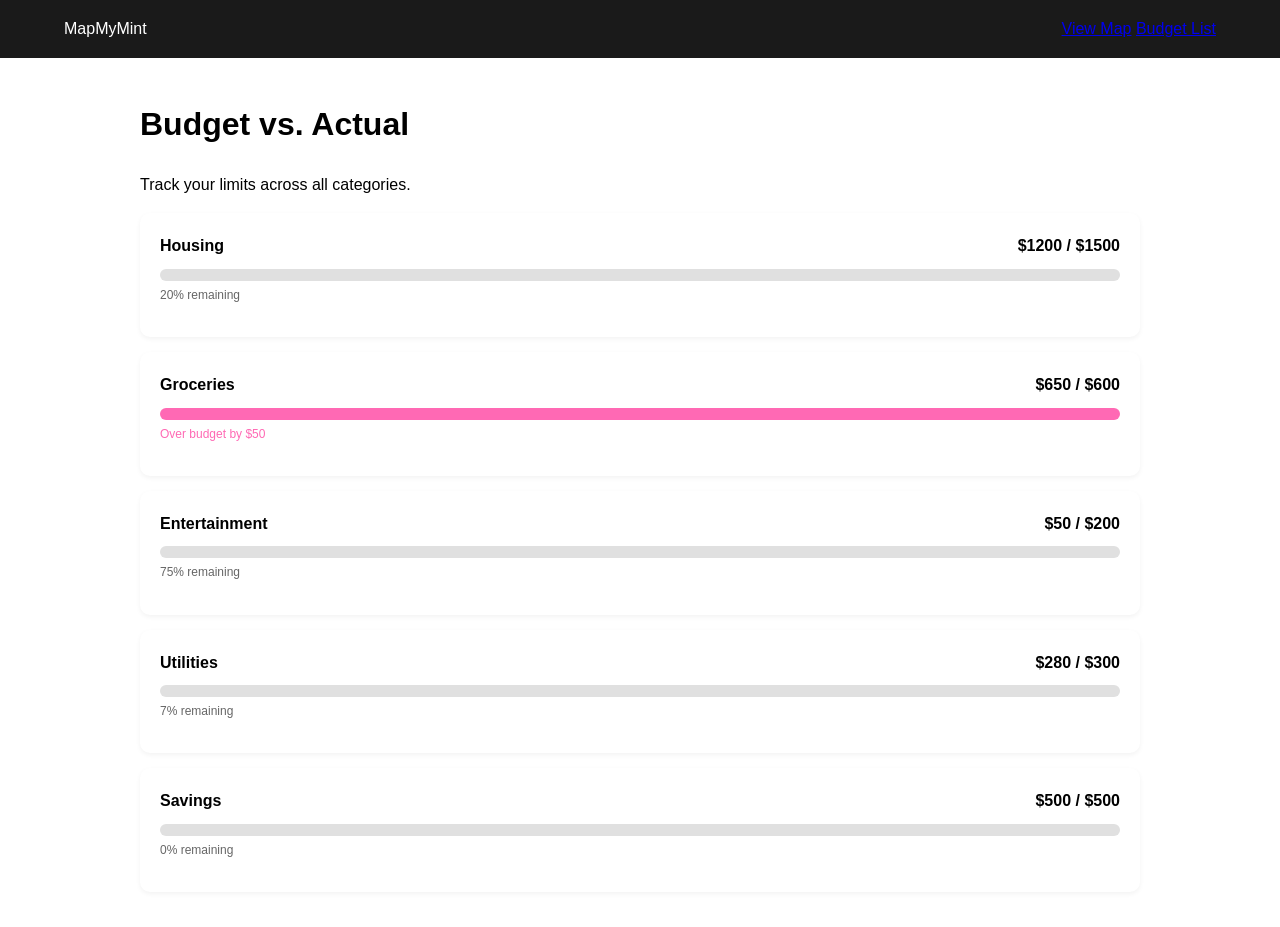
==== frontend/buget.html @ c35e89da "Add files via upload" ====
<!DOCTYPE html>
<html lang="en">
<head>
    <meta charset="UTF-8">
    <meta name="viewport" content="width=device-width, initial-scale=1.0">
    <title>MapMyMint | Budget Overview</title>
    <link rel="stylesheet" href="style.css">
</head>
<body>
    <nav>
        <div class="brand">MapMyMint</div>
        <div class="nav-links">
            <a href="index.html">View Map</a>
            <a href="budget.html" class="active">Budget List</a>
        </div>
    </nav>

    <main class="container">
        <header class="section-header">
            <h1>Budget vs. Actual</h1>
            <p>Track your limits across all categories.</p>
        </header>

        <section class="budget-list" id="budget-list-container">
            </section>
    </main>

    <script src="budget-logic.js"></script>
</body>
</html>
---- frontend/style.css ----
:root {
    --primary-teal: #008080;
    --accent-pink: #ff69b4;
    --dark-bg: #1a1a1a;
    --light-text: #f4f4f4;
}

body {
    font-family: 'Segoe UI', Tahoma, Geneva, Verdana, sans-serif;
    margin: 0;
    line-height: 1.6;
}

nav {
    display: flex;
    justify-content: space-between;
    padding: 1rem 5%;
    background: var(--dark-bg);
    color: white;
}

.hero {
    text-align: center;
    padding: 100px 10%;
    background: linear-gradient(135deg, #f5f7fa 0%, #c3cfe2 100%);
}

.teal-text { color: var(--primary-teal); font-weight: bold; }

.cta-main {
    background-color: var(--primary-teal);
    color: white;
    padding: 15px 30px;
    border: none;
    border-radius: 5px;
    cursor: pointer;
}
#chart-container {
    width: 100%;
    display: flex;
    justify-content: center;
    padding: 20px;
    box-sizing: border-box;
}

#sunburst {
    width: 100%;
    max-width: 500px; /* Limits size on desktop */
    aspect-ratio: 1 / 1; /* Keeps it a perfect circle */
    margin: 0 auto;
}

svg {
    width: 100%;
    height: auto; /* Scales proportionally */
}
.main-dashboard {
    display: flex;
    flex-wrap: wrap; /* Allows stacking on mobile */
    gap: 20px;
    padding: 20px 5%;
    max-width: 1200px;
    margin: 0 auto;
}

.chart-column {
    flex: 2; /* Takes up 2/3 of the space */
    min-width: 300px;
}

.entry-column {
    flex: 1; /* Takes up 1/3 of the space */
    min-width: 250px;
}

/* Card Styling for the Form */
.card {
    background: white;
    padding: 25px;
    border-radius: 12px;
    box-shadow: 0 4px 15px rgba(0,0,0,0.1);
}

.input-group {
    margin-bottom: 15px;
}

.input-group label {
    display: block;
    margin-bottom: 5px;
    font-weight: bold;
    color: var(--teal);
}

.input-group input, .input-group select {
    width: 100%;
    padding: 10px;
    border: 1px solid #ccc;
    border-radius: 5px;
}

.container { padding: 20px 5%; max-width: 1000px; margin: 0 auto; }

.budget-row {
    background: white;
    padding: 20px;
    border-radius: 10px;
    margin-bottom: 15px;
    box-shadow: 0 2px 5px rgba(0,0,0,0.05);
}

.budget-info {
    display: flex;
    justify-content: space-between;
    margin-bottom: 10px;
    font-weight: bold;
}

/* The Progress Bar Container */
.progress-bg {
    background: #e0e0e0;
    height: 12px;
    border-radius: 6px;
    overflow: hidden;
}

/* The "Spent" Fill */
.progress-fill {
    height: 100%;
    background: var(--teal); /* Uses your brand color */
    transition: width 0.5s ease-in-out;
}

/* Alert color if over budget */
.over-budget { background: var(--accent-pink) !important; }
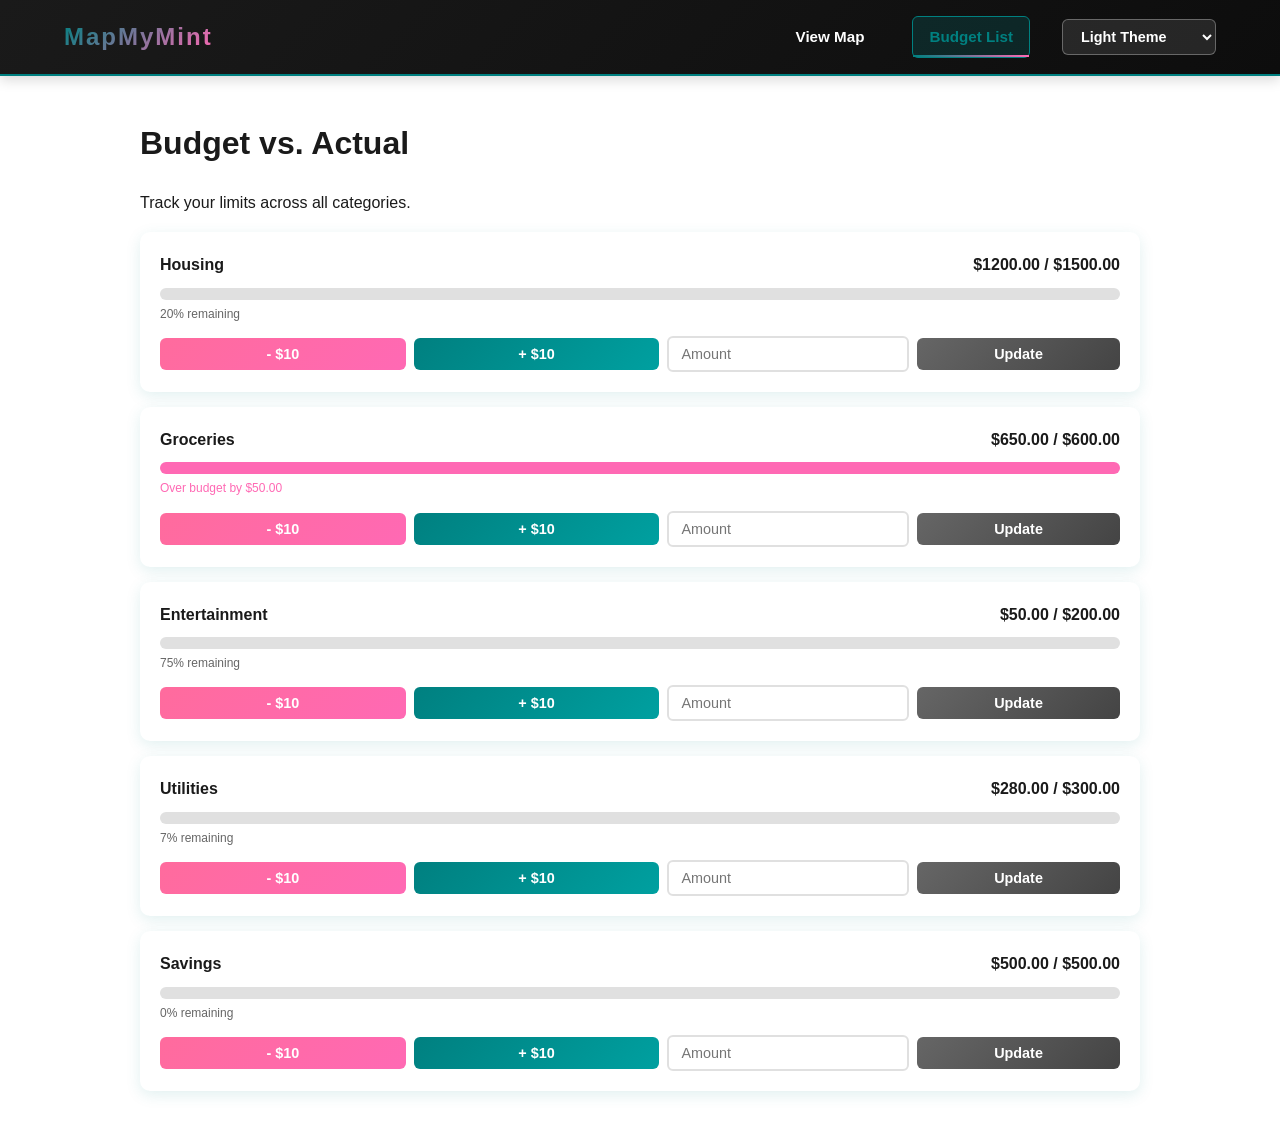
==== commit b87b45db: "update" ====
--- a/frontend/buget.html
+++ b/frontend/buget.html
@@ -5,6 +5,8 @@
     <meta name="viewport" content="width=device-width, initial-scale=1.0">
     <title>MapMyMint | Budget Overview</title>
     <link rel="stylesheet" href="style.css">
+    <!-- Theme Manager (must load before other scripts) -->
+    <script src="theme.js"></script>
 </head>
 <body>
     <nav>
@@ -12,6 +14,12 @@
         <div class="nav-links">
             <a href="index.html">View Map</a>
             <a href="budget.html" class="active">Budget List</a>
+            <select id="theme-switcher" class="theme-switcher">
+                <option value="light">Light Theme</option>
+                <option value="dark">Dark Theme</option>
+                <option value="ocean">Ocean Theme</option>
+                <option value="minimal">Minimal Theme</option>
+            </select>
         </div>
     </nav>
 
--- a/frontend/style.css
+++ b/frontend/style.css
@@ -1,3 +1,4 @@
+/* THEME DEFINITIONS */
 :root {
     --primary-teal: #008080;
     --accent-pink: #ff69b4;
@@ -5,6 +6,62 @@
     --light-text: #f4f4f4;
 }
 
+/* Light Theme (Default) */
+:root[data-theme="light"],
+:root {
+    background-color: var(--bg-primary);
+    color: var(--text-primary);
+    transition: background-color 0.3s ease, color 0.3s ease;
+    --bg-primary: #ffffff;
+    --bg-secondary: #f8f9fa;
+    --text-primary: #1a1a1a;
+    --text-secondary: #555555;
+    --border-color: #e0e0e0;
+    --nav-bg: linear-gradient(135deg, #1a1a1a 0%, #0d0d0d 100%);
+    --nav-text: #ffffff;
+    --card-bg: #ffffff;
+    --card-shadow: 0 4px 15px rgba(0, 128, 128, 0.12);
+}
+
+/* Dark Theme */
+:root[data-theme="dark"] {
+    --bg-primary: #0f0f0f;
+    --bg-secondary: #1a1a1a;
+    --text-primary: #e8e8e8;
+    --text-secondary: #b0b0b0;
+    --border-color: #333333;
+    --nav-bg: linear-gradient(135deg, #000000 0%, #1a1a1a 100%);
+    --nav-text: #ffffff;
+    --card-bg: #1a1a1a;
+    --card-shadow: 0 4px 15px rgba(0, 128, 128, 0.3);
+}
+
+/* Ocean Theme */
+:root[data-theme="ocean"] {
+    --bg-primary: #e8f4f8;
+    --bg-secondary: #d4e8f0;
+    --text-primary: #0a3a52;
+    --text-secondary: #1a5568;
+    --border-color: #a0d4e8;
+    --nav-bg: linear-gradient(135deg, #0a3a52 0%, #1a5568 100%);
+    --nav-text: #ffffff;
+    --card-bg: #ffffff;
+    --card-shadow: 0 4px 15px rgba(10, 58, 82, 0.15);
+}
+
+/* Minimal Theme */
+:root[data-theme="minimal"] {
+    --bg-primary: #fafafa;
+    --bg-secondary: #f5f5f5;
+    --text-primary: #2c2c2c;
+    --text-secondary: #666666;
+    --border-color: #d9d9d9;
+    --nav-bg: linear-gradient(135deg, #2c2c2c 0%, #1a1a1a 100%);
+    --nav-text: #ffffff;
+    --card-bg: #ffffff;
+    --card-shadow: 0 2px 8px rgba(0, 0, 0, 0.08);
+}
+
 body {
     font-family: 'Segoe UI', Tahoma, Geneva, Verdana, sans-serif;
     margin: 0;
@@ -14,9 +71,100 @@
 nav {
     display: flex;
     justify-content: space-between;
+    align-items: center;
     padding: 1rem 5%;
-    background: var(--dark-bg);
-    color: white;
+    background: var(--nav-bg);
+    color: var(--nav-text);
+    box-shadow: 0 4px 12px rgba(0, 0, 0, 0.15);
+    position: sticky;
+    top: 0;
+    z-index: 100;
+    border-bottom: 2px solid var(--primary-teal);
+}
+
+.brand {
+    font-size: 1.5rem;
+    font-weight: 800;
+    letter-spacing: 2px;
+    background: linear-gradient(135deg, var(--primary-teal), var(--accent-pink));
+    -webkit-background-clip: text;
+    -webkit-text-fill-color: transparent;
+    background-clip: text;
+    cursor: pointer;
+    transition: transform 0.3s ease;
+}
+
+.brand:hover {
+    transform: scale(1.05);
+}
+
+.nav-links {
+    display: flex;
+    gap: 2rem;
+    align-items: center;
+}
+
+.nav-links a {
+    color: white;
+    text-decoration: none;
+    font-weight: 600;
+    font-size: 0.95rem;
+    padding: 0.5rem 1rem;
+    border-radius: 6px;
+    position: relative;
+    transition: all 0.3s ease;
+}
+
+.nav-links a::after {
+    content: '';
+    position: absolute;
+    bottom: 0;
+    left: 0;
+    width: 0;
+    height: 2px;
+    background: linear-gradient(90deg, var(--primary-teal), var(--accent-pink));
+    transition: width 0.3s ease;
+}
+
+.nav-links a:hover {
+    color: var(--primary-teal);
+}
+
+.nav-links a:hover::after {
+    width: 100%;
+}
+
+.nav-links a.active {
+    background: rgba(0, 128, 128, 0.2);
+    border: 1px solid var(--primary-teal);
+    color: var(--primary-teal);
+}
+
+.nav-links a.active::after {
+    width: 100%;
+}
+
+/* Theme Switcher Dropdown */
+.theme-switcher {
+    padding: 8px 14px;
+    border: 1px solid rgba(255, 255, 255, 0.3);
+    border-radius: 6px;
+    background-color: rgba(255, 255, 255, 0.1);
+    color: var(--nav-text);
+    font-weight: 600;
+    font-size: 0.9rem;
+    cursor: pointer;
+    transition: all 0.3s ease;
+}
+
+.theme-switcher:hover {
+    background-color: rgba(255, 255, 255, 0.2);
+    border-color: rgba(255, 255, 255, 0.5);
+}
+
+.theme-switcher option {
+    background-color: var(--bg-primary);
+    color: var(--text-primary);
 }
 
 .hero {
@@ -34,6 +182,52 @@
     border: none;
     border-radius: 5px;
     cursor: pointer;
+}
+
+/* Button Styling */
+.btn-teal {
+    background: linear-gradient(135deg, var(--primary-teal), #006666);
+    color: white;
+    padding: 12px 24px;
+    border: none;
+    border-radius: 8px;
+    font-size: 1rem;
+    font-weight: 600;
+    cursor: pointer;
+    transition: all 0.3s ease;
+    box-shadow: 0 4px 12px rgba(0, 128, 128, 0.2);
+    position: relative;
+    overflow: hidden;
+}
+
+.btn-teal:hover {
+    transform: translateY(-3px);
+    box-shadow: 0 6px 20px rgba(0, 128, 128, 0.35);
+    background: linear-gradient(135deg, #00a0a0, #008080);
+}
+
+.btn-teal:active {
+    transform: translateY(-1px);
+}
+
+/* Controls Section */
+.controls {
+    display: flex;
+    gap: 12px;
+    flex-wrap: wrap;
+}
+
+.TitleSection {
+    padding: 30px 0;
+    border-bottom: 2px solid #f0f0f0;
+    margin-bottom: 30px;
+}
+
+.TitleSection h1 {
+    margin: 0 0 20px 0;
+    font-size: 2.5rem;
+    color: #333;
+    font-weight: 700;
 }
 #chart-container {
     width: 100%;
@@ -75,38 +269,117 @@
 
 /* Card Styling for the Form */
 .card {
-    background: white;
-    padding: 25px;
-    border-radius: 12px;
-    box-shadow: 0 4px 15px rgba(0,0,0,0.1);
+    background: var(--card-bg);
+    padding: 30px;
+    border-radius: 16px;
+    box-shadow: var(--card-shadow);
+    border: 1px solid var(--border-color);
+    transition: all 0.3s ease;
+}
+
+.card:hover {
+    box-shadow: 0 12px 32px rgba(0, 128, 128, 0.18);
+    transform: translateY(-4px);
+}
+
+.card h3 {
+    margin: 0 0 25px 0;
+    font-size: 1.5rem;
+    color: var(--text-primary);
+    font-weight: 700;
+    display: flex;
+    align-items: center;
+    gap: 10px;
+}
+
+.card h3::before {
+    content: '';
+    width: 4px;
+    height: 24px;
+    background: linear-gradient(180deg, var(--primary-teal), var(--accent-pink));
+    border-radius: 2px;
 }
 
 .input-group {
-    margin-bottom: 15px;
+    margin-bottom: 20px;
 }
 
 .input-group label {
     display: block;
-    margin-bottom: 5px;
-    font-weight: bold;
-    color: var(--teal);
-}
-
-.input-group input, .input-group select {
-    width: 100%;
-    padding: 10px;
-    border: 1px solid #ccc;
-    border-radius: 5px;
+    margin-bottom: 8px;
+    font-weight: 600;
+    color: #444;
+    font-size: 0.95rem;
+}
+
+.input-group input,
+.input-group select {
+    width: 100%;
+    padding: 12px 14px;
+    border: 2px solid #e0e0e0;
+    border-radius: 8px;
+    font-size: 1rem;
+    transition: all 0.3s ease;
+    box-sizing: border-box;
+    background-color: white;
+}
+
+.input-group input:focus,
+.input-group select:focus {
+    outline: none;
+    border-color: var(--primary-teal);
+    box-shadow: 0 0 0 3px rgba(0, 128, 128, 0.1);
+    background-color: rgba(0, 128, 128, 0.02);
+}
+
+.input-group input::placeholder {
+    color: #aaa;
+}
+
+.input-group select {
+    cursor: pointer;
+    appearance: none;
+    padding-right: 30px;
+    background-image: url("data:image/svg+xml;charset=UTF-8,%3csvg xmlns='http://www.w3.org/2000/svg' viewBox='0 0 24 24' fill='none' stroke='%23008080' stroke-width='2' stroke-linecap='round' stroke-linejoin='round'%3e%3cpolyline points='6 9 12 15 18 9'%3e%3c/polyline%3e%3c/svg%3e");
+    background-repeat: no-repeat;
+    background-position: right 10px center;
+    background-size: 20px;
+    padding-right: 35px;
+}
+
+#add-btn {
+    width: 100%;
+    padding: 14px;
+    font-size: 1.05rem;
+    font-weight: 700;
+    margin-top: 10px;
+}
+
+/* Tooltip Styling */
+.tooltip {
+    position: absolute;
+    padding: 10px 14px;
+    background-color: rgba(0, 0, 0, 0.85);
+    color: #ffffff;
+    border-radius: 6px;
+    font-size: 12px;
+    font-weight: 500;
+    pointer-events: none;
+    display: none;
+    z-index: 1000;
+    white-space: nowrap;
+    border: 1px solid rgba(0, 128, 128, 0.3);
+    box-shadow: 0 2px 8px rgba(0, 0, 0, 0.3);
 }
 
 .container { padding: 20px 5%; max-width: 1000px; margin: 0 auto; }
 
 .budget-row {
-    background: white;
+    background: var(--card-bg);
     padding: 20px;
     border-radius: 10px;
     margin-bottom: 15px;
-    box-shadow: 0 2px 5px rgba(0,0,0,0.05);
+    box-shadow: var(--card-shadow);
 }
 
 .budget-info {
@@ -132,4 +405,73 @@
 }
 
 /* Alert color if over budget */
-.over-budget { background: var(--accent-pink) !important; }+.over-budget { background: var(--accent-pink) !important; }
+
+/* Edit Controls */
+.edit-controls {
+    display: flex;
+    gap: 8px;
+    align-items: center;
+    flex-wrap: wrap;
+    margin-top: 12px !important;
+}
+
+.edit-btn {
+    padding: 8px 16px;
+    border: none;
+    border-radius: 6px;
+    font-weight: 600;
+    font-size: 0.9rem;
+    cursor: pointer;
+    transition: all 0.3s ease;
+    flex: 1;
+    min-width: 80px;
+}
+
+.edit-subtract {
+    background: linear-gradient(135deg, #ff6b9d, #ff69b4);
+    color: white;
+}
+
+.edit-subtract:hover {
+    transform: translateY(-2px);
+    box-shadow: 0 4px 12px rgba(255, 107, 157, 0.3);
+}
+
+.edit-add {
+    background: linear-gradient(135deg, #008080, #00a0a0);
+    color: white;
+}
+
+.edit-add:hover {
+    transform: translateY(-2px);
+    box-shadow: 0 4px 12px rgba(0, 128, 128, 0.3);
+}
+
+.edit-custom {
+    background: linear-gradient(135deg, #666, #444);
+    color: white;
+    flex: 0.8;
+    min-width: 70px;
+}
+
+.edit-custom:hover {
+    transform: translateY(-2px);
+    box-shadow: 0 4px 12px rgba(0, 0, 0, 0.2);
+}
+
+.edit-input {
+    padding: 8px 12px;
+    border: 2px solid #e0e0e0;
+    border-radius: 6px;
+    font-size: 0.9rem;
+    flex: 1;
+    min-width: 100px;
+    transition: all 0.3s ease;
+}
+
+.edit-input:focus {
+    outline: none;
+    border-color: var(--primary-teal);
+    box-shadow: 0 0 0 3px rgba(0, 128, 128, 0.1);
+}
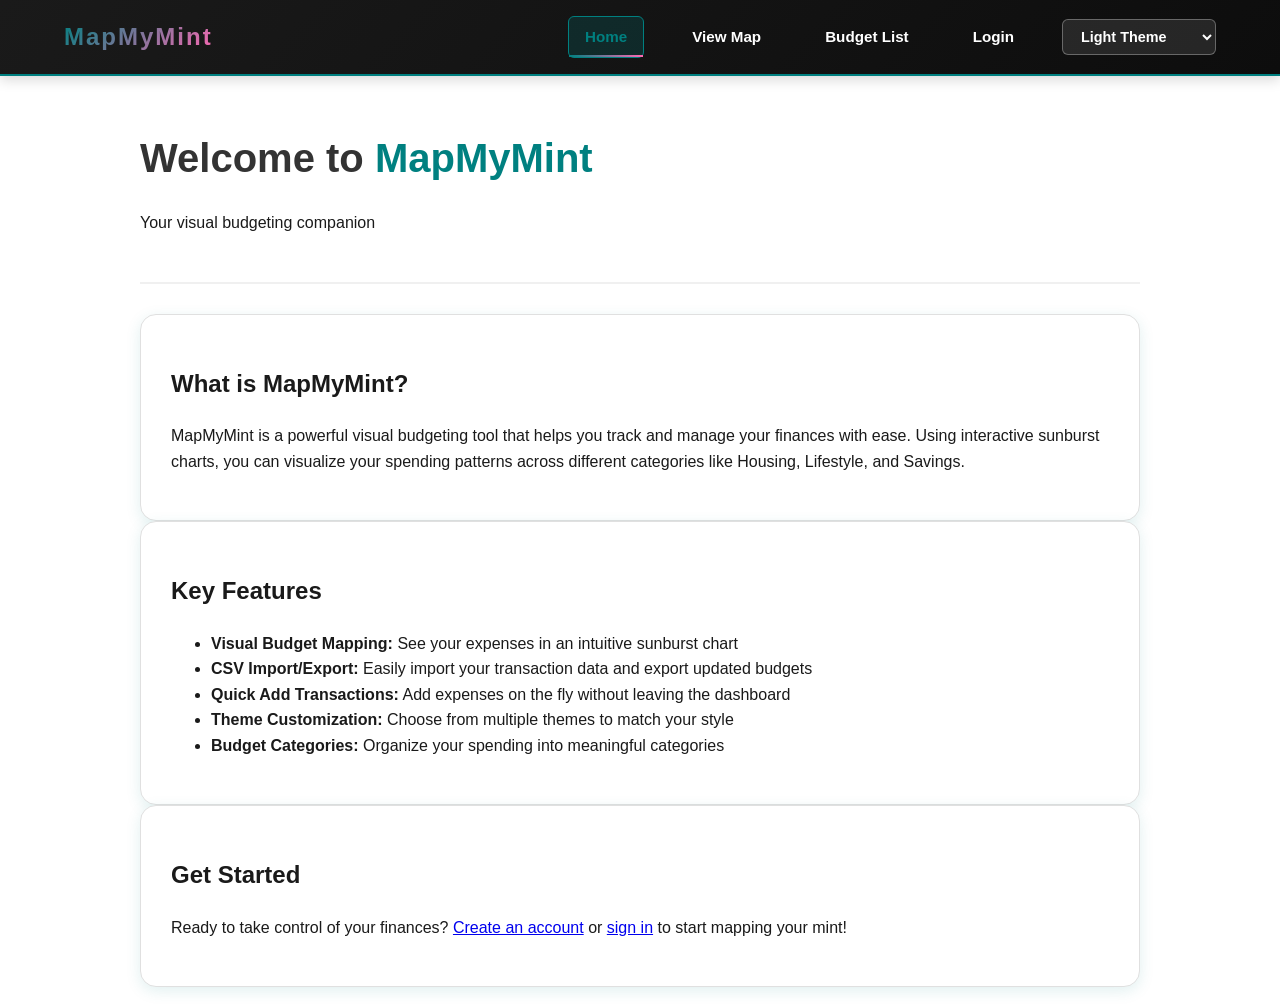
==== commit f203e3a2: "update" ====
--- a/frontend/buget.html
+++ b/frontend/buget.html
@@ -7,6 +7,12 @@
     <link rel="stylesheet" href="style.css">
     <!-- Theme Manager (must load before other scripts) -->
     <script src="theme.js"></script>
+    !--Authentication Check (redirect to home if not logged in)--! 
+    <script>
+        if (!localStorage.getItem('loggedIn')) {
+            window.location.href = 'home.html';
+        }
+    </script>
 </head>
 <body>
     <nav>
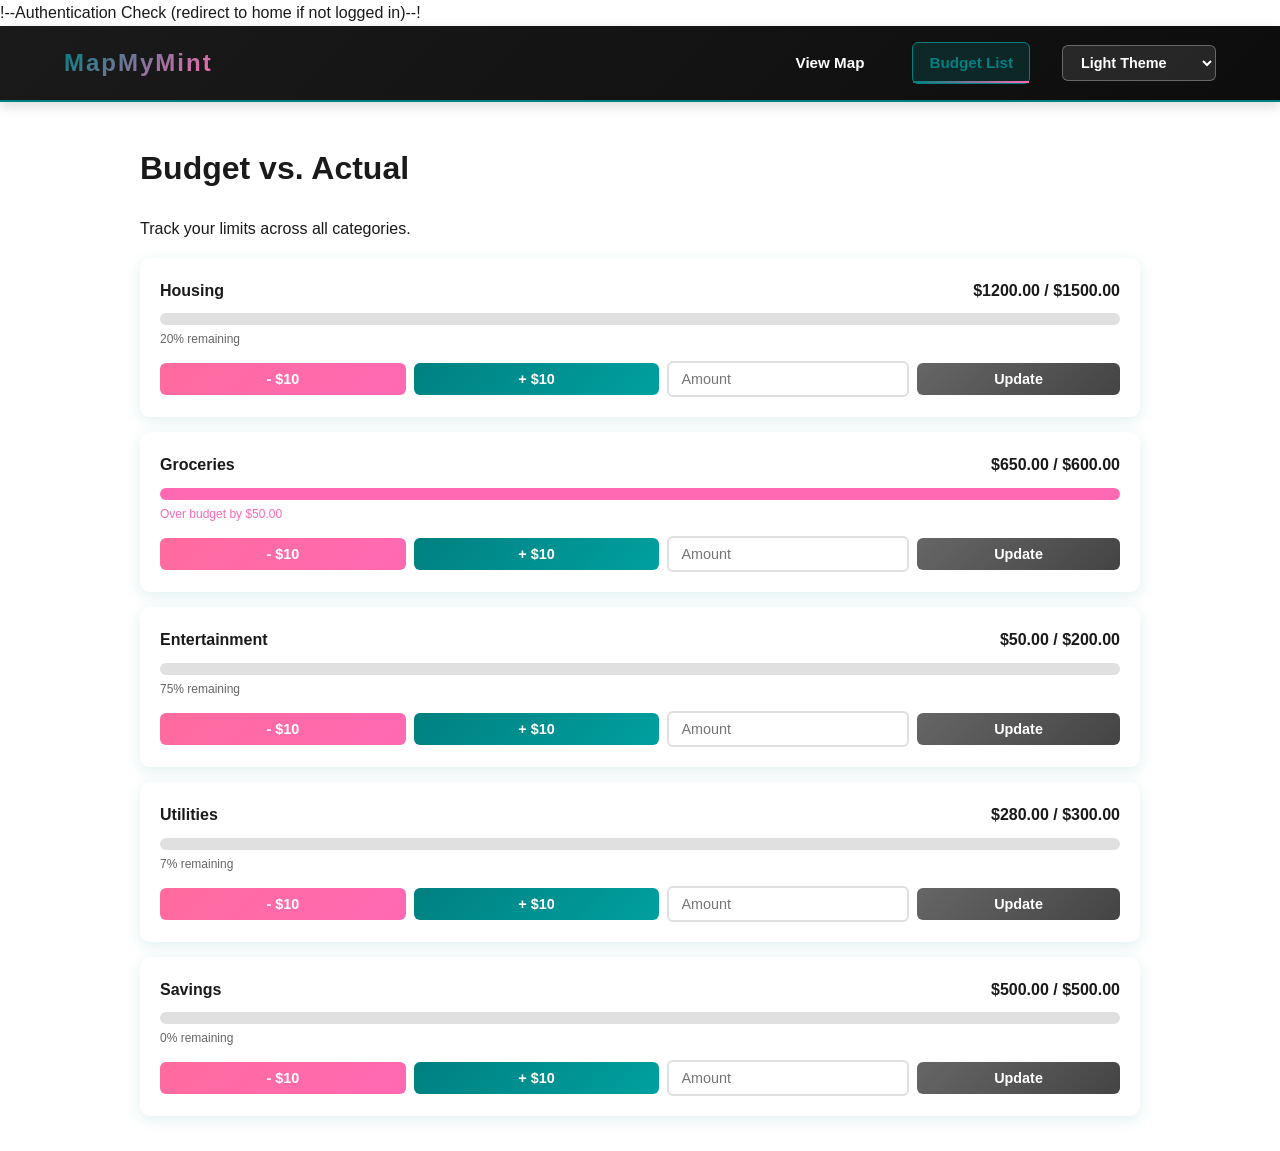
==== commit eaaef21b: "commented out auth" ====
--- a/frontend/buget.html
+++ b/frontend/buget.html
@@ -8,11 +8,14 @@
     <!-- Theme Manager (must load before other scripts) -->
     <script src="theme.js"></script>
     !--Authentication Check (redirect to home if not logged in)--! 
+      <!-- Authentication Check (redirect to home if not logged in) - commented out -->
+    <!--
     <script>
         if (!localStorage.getItem('loggedIn')) {
             window.location.href = 'home.html';
         }
     </script>
+    -->
 </head>
 <body>
     <nav>
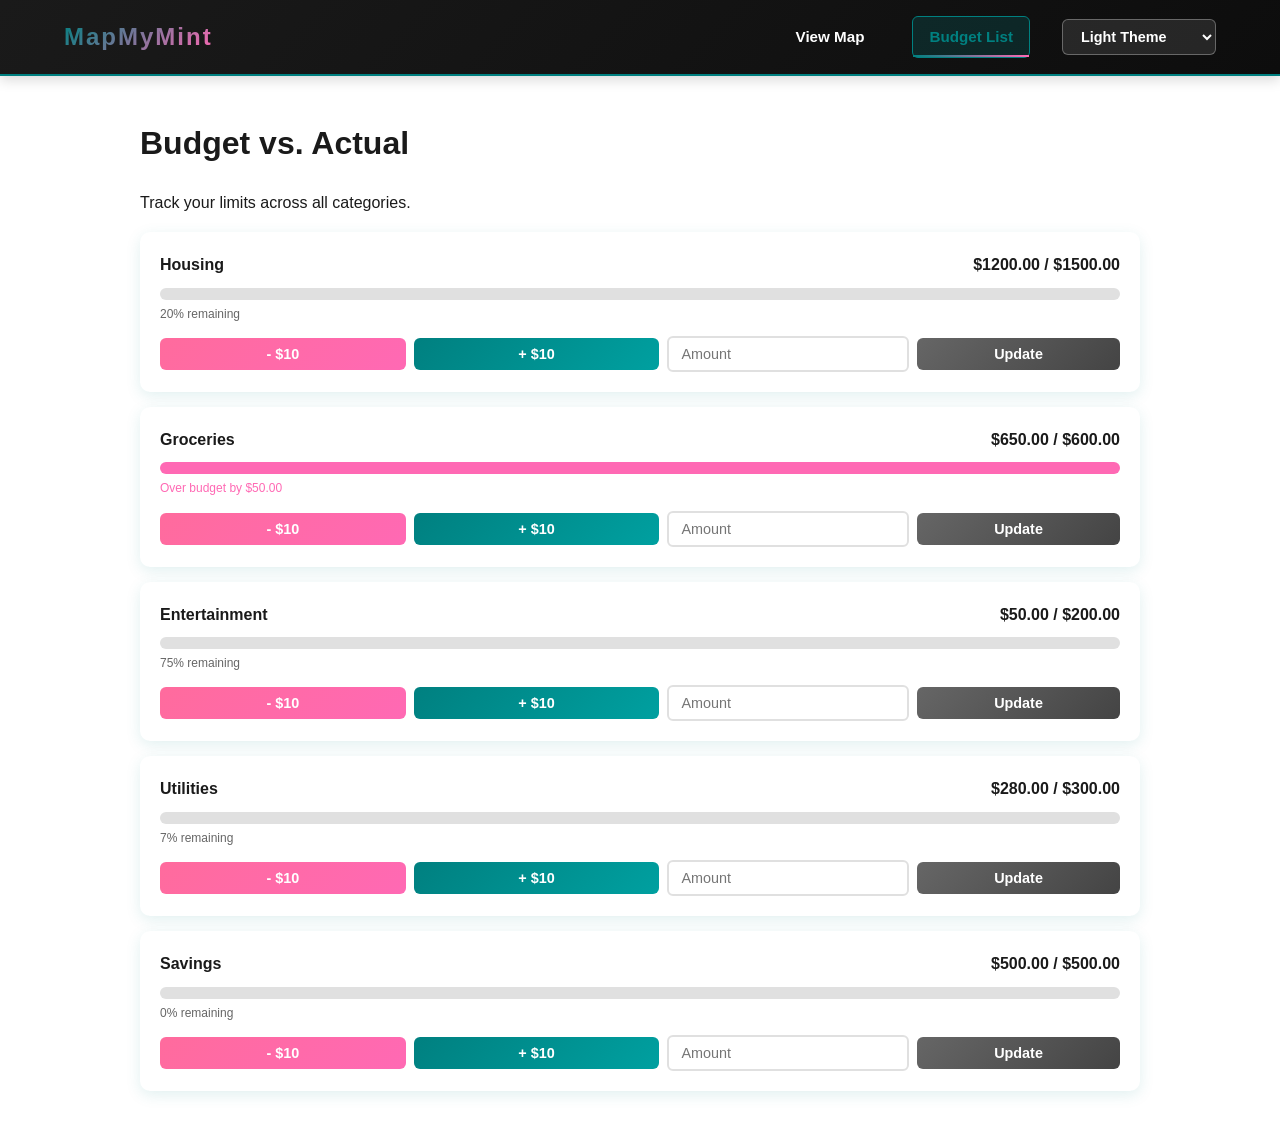
==== commit c980428e: "Update buget.html" ====
--- a/frontend/buget.html
+++ b/frontend/buget.html
@@ -7,8 +7,8 @@
     <link rel="stylesheet" href="style.css">
     <!-- Theme Manager (must load before other scripts) -->
     <script src="theme.js"></script>
-    !--Authentication Check (redirect to home if not logged in)--! 
-      <!-- Authentication Check (redirect to home if not logged in) - commented out -->
+    <!--Authentication Check (redirect to home if not logged in)
+      Authentication Check (redirect to home if not logged in) - commented out -->
     <!--
     <script>
         if (!localStorage.getItem('loggedIn')) {
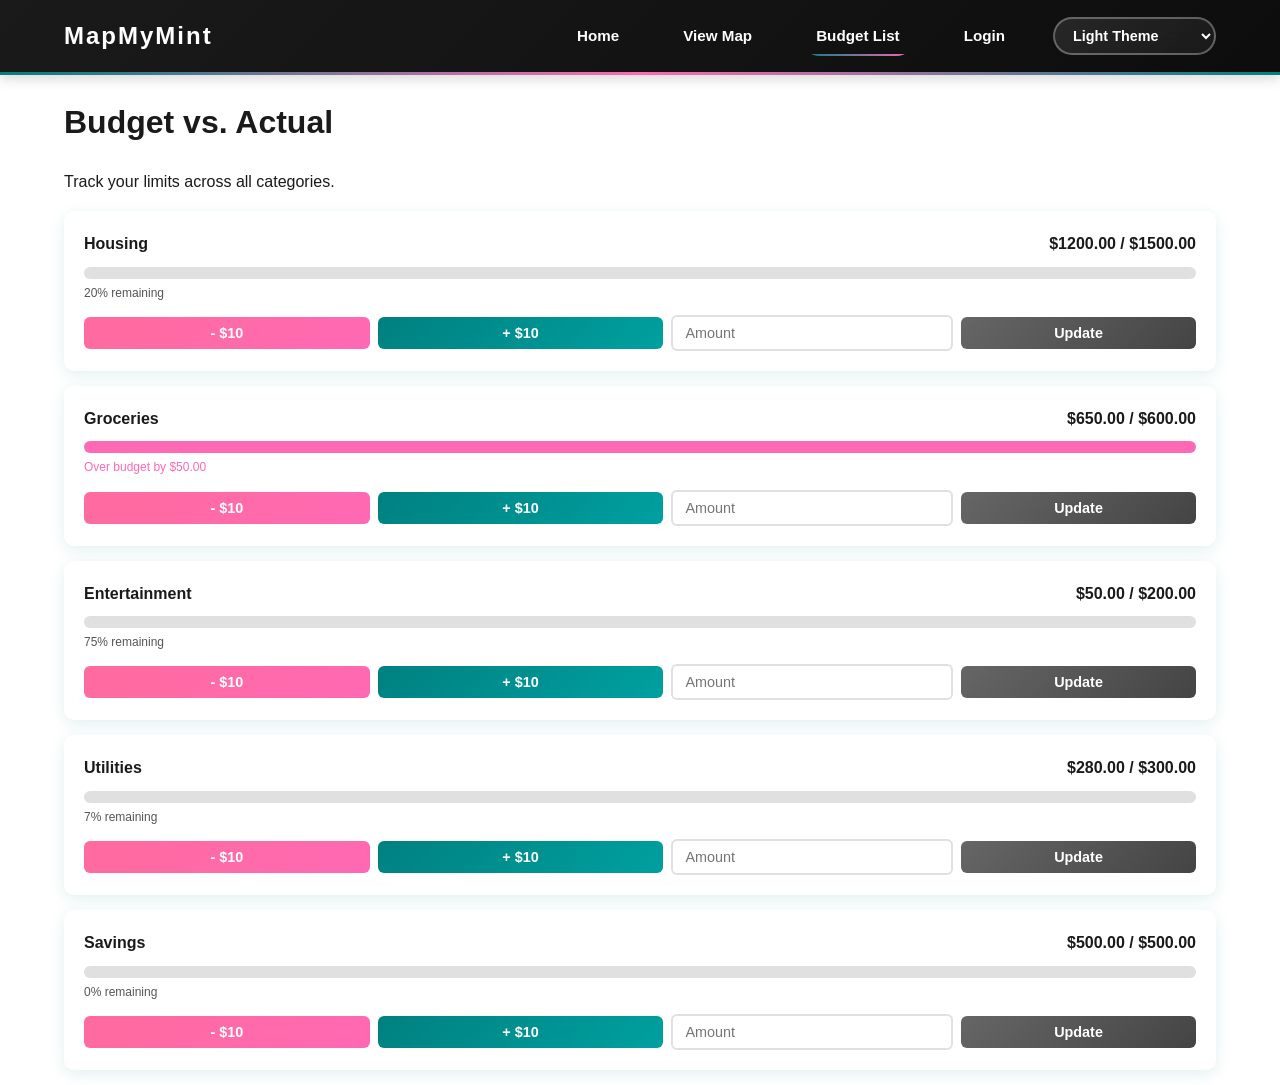
==== commit 6b9fbf4a: "Update Added Rainbow theme, removed email address." ====
--- a/frontend/buget.html
+++ b/frontend/buget.html
@@ -19,15 +19,17 @@
 </head>
 <body>
     <nav>
-        <div class="brand">MapMyMint</div>
+        <a href="home.html" class="brand">MapMyMint</a>
         <div class="nav-links">
+            <a href="home.html">Home</a>
             <a href="index.html">View Map</a>
-            <a href="budget.html" class="active">Budget List</a>
+            <a href="buget.html" class="active">Budget List</a>
+            <a href="login.html">Login</a>
             <select id="theme-switcher" class="theme-switcher">
                 <option value="light">Light Theme</option>
                 <option value="dark">Dark Theme</option>
                 <option value="ocean">Ocean Theme</option>
-                <option value="minimal">Minimal Theme</option>
+                <option value="rainbow">Rainbow Theme</option>
             </select>
         </div>
     </nav>
--- a/frontend/style.css
+++ b/frontend/style.css
@@ -27,8 +27,8 @@
 :root[data-theme="dark"] {
     --bg-primary: #0f0f0f;
     --bg-secondary: #1a1a1a;
-    --text-primary: #e8e8e8;
-    --text-secondary: #b0b0b0;
+    --text-primary: #f5f5f5;
+    --text-secondary: #cccccc;
     --border-color: #333333;
     --nav-bg: linear-gradient(135deg, #000000 0%, #1a1a1a 100%);
     --nav-text: #ffffff;
@@ -49,23 +49,32 @@
     --card-shadow: 0 4px 15px rgba(10, 58, 82, 0.15);
 }
 
-/* Minimal Theme */
-:root[data-theme="minimal"] {
-    --bg-primary: #fafafa;
-    --bg-secondary: #f5f5f5;
+/* Rainbow Theme */
+:root[data-theme="rainbow"] {
+    --bg-primary: #ffffff;
+    --bg-secondary: #f8f9fa;
     --text-primary: #2c2c2c;
     --text-secondary: #666666;
-    --border-color: #d9d9d9;
-    --nav-bg: linear-gradient(135deg, #2c2c2c 0%, #1a1a1a 100%);
+    --border-color: #e0e0e0;
+    --nav-bg: linear-gradient(135deg, #8b0000 0%, #8b4513 15%, #daa520 30%, #006400 45%, #00008b 60%, #4b0082 75%, #8b008b 90%);
     --nav-text: #ffffff;
     --card-bg: #ffffff;
-    --card-shadow: 0 2px 8px rgba(0, 0, 0, 0.08);
+    --card-shadow: 0 4px 15px rgba(139, 0, 0, 0.15);
 }
 
 body {
     font-family: 'Segoe UI', Tahoma, Geneva, Verdana, sans-serif;
     margin: 0;
     line-height: 1.6;
+}
+
+/* Ensure all headings use theme colors */
+h1, h2, h3, h4, h5, h6 {
+    color: var(--text-primary);
+}
+
+p, span, div {
+    color: var(--text-primary);
 }
 
 nav {
@@ -79,19 +88,37 @@
     position: sticky;
     top: 0;
     z-index: 100;
-    border-bottom: 2px solid var(--primary-teal);
+    border-bottom: 3px solid transparent;
+    border-image: linear-gradient(90deg, var(--primary-teal), var(--accent-pink), var(--primary-teal)) 1;
+    animation: navGlow 3s ease-in-out infinite alternate;
+}
+
+@keyframes navGlow {
+    0% { box-shadow: 0 4px 12px rgba(0, 0, 0, 0.15); }
+    100% { box-shadow: 0 4px 20px rgba(0, 128, 128, 0.3), 0 0 30px rgba(255, 105, 180, 0.1); }
 }
 
 .brand {
     font-size: 1.5rem;
     font-weight: 800;
     letter-spacing: 2px;
-    background: linear-gradient(135deg, var(--primary-teal), var(--accent-pink));
-    -webkit-background-clip: text;
-    -webkit-text-fill-color: transparent;
-    background-clip: text;
+    color: white;
     cursor: pointer;
-    transition: transform 0.3s ease;
+    transition: all 0.3s ease;
+    position: relative;
+    text-decoration: none;
+    animation: brandShimmer 2s ease-in-out infinite;
+}
+
+@keyframes brandShimmer {
+    0%, 100% { 
+        background-position: 0% 50%;
+        transform: scale(1);
+    }
+    50% { 
+        background-position: 100% 50%;
+        transform: scale(1.02);
+    }
 }
 
 .brand:hover {
@@ -110,9 +137,25 @@
     font-weight: 600;
     font-size: 0.95rem;
     padding: 0.5rem 1rem;
-    border-radius: 6px;
+    border-radius: 20px;
     position: relative;
     transition: all 0.3s ease;
+    overflow: hidden;
+}
+
+.nav-links a::before {
+    content: '';
+    position: absolute;
+    top: 0;
+    left: -100%;
+    width: 100%;
+    height: 100%;
+    background: linear-gradient(90deg, transparent, rgba(255, 255, 255, 0.2), transparent);
+    transition: left 0.5s ease;
+}
+
+.nav-links a:hover::before {
+    left: 100%;
 }
 
 .nav-links a::after {
@@ -124,20 +167,31 @@
     height: 2px;
     background: linear-gradient(90deg, var(--primary-teal), var(--accent-pink));
     transition: width 0.3s ease;
+    border-radius: 1px;
 }
 
 .nav-links a:hover {
     color: var(--primary-teal);
+    transform: translateY(-2px);
+    box-shadow: 0 4px 8px rgba(0, 128, 128, 0.2);
 }
 
 .nav-links a:hover::after {
     width: 100%;
 }
+}
 
 .nav-links a.active {
-    background: rgba(0, 128, 128, 0.2);
+    background: linear-gradient(135deg, rgba(0, 128, 128, 0.3), rgba(255, 105, 180, 0.2));
     border: 1px solid var(--primary-teal);
     color: var(--primary-teal);
+    box-shadow: 0 0 15px rgba(0, 128, 128, 0.3);
+    animation: activePulse 2s ease-in-out infinite;
+}
+
+@keyframes activePulse {
+    0%, 100% { box-shadow: 0 0 15px rgba(0, 128, 128, 0.3); }
+    50% { box-shadow: 0 0 20px rgba(0, 128, 128, 0.5), 0 0 30px rgba(255, 105, 180, 0.2); }
 }
 
 .nav-links a.active::after {
@@ -147,19 +201,34 @@
 /* Theme Switcher Dropdown */
 .theme-switcher {
     padding: 8px 14px;
-    border: 1px solid rgba(255, 255, 255, 0.3);
-    border-radius: 6px;
-    background-color: rgba(255, 255, 255, 0.1);
+    border: 2px solid rgba(255, 255, 255, 0.3);
+    border-radius: 20px;
+    background: linear-gradient(135deg, rgba(255, 255, 255, 0.1), rgba(255, 255, 255, 0.05));
     color: var(--nav-text);
     font-weight: 600;
     font-size: 0.9rem;
     cursor: pointer;
     transition: all 0.3s ease;
+    backdrop-filter: blur(10px);
+    position: relative;
+    overflow: hidden;
+}
+
+.theme-switcher::before {
+    content: '🎨';
+    position: absolute;
+    left: 8px;
+    top: 50%;
+    transform: translateY(-50%);
+    font-size: 0.8rem;
+    opacity: 0.7;
 }
 
 .theme-switcher:hover {
-    background-color: rgba(255, 255, 255, 0.2);
+    background: linear-gradient(135deg, rgba(255, 255, 255, 0.2), rgba(255, 255, 255, 0.1));
     border-color: rgba(255, 255, 255, 0.5);
+    transform: scale(1.05);
+    box-shadow: 0 4px 12px rgba(0, 128, 128, 0.2);
 }
 
 .theme-switcher option {
@@ -218,16 +287,59 @@
 }
 
 .TitleSection {
-    padding: 30px 0;
-    border-bottom: 2px solid #f0f0f0;
-    margin-bottom: 30px;
+    padding: 80px 0 60px 0;
+    text-align: center;
+    background: linear-gradient(135deg, var(--bg-secondary) 0%, var(--bg-primary) 100%);
+    margin-bottom: 80px;
+    border-radius: 0 0 20px 20px;
 }
 
 .TitleSection h1 {
     margin: 0 0 20px 0;
+    font-size: 3.5rem;
+    color: var(--text-primary);
+    font-weight: 700;
+    line-height: 1.2;
+}
+
+.TitleSection p {
+    font-size: 1.3rem;
+    color: var(--text-secondary);
+    margin: 0;
+    max-width: 600px;
+    margin: 0 auto;
+}
+
+/* CTA Section */
+.cta {
+    text-align: center;
+    padding: 60px 0;
+    margin-bottom: 80px;
+}
+
+.cta h2 {
     font-size: 2.5rem;
-    color: #333;
-    font-weight: 700;
+    color: var(--text-primary);
+    margin-bottom: 20px;
+    font-weight: 600;
+}
+
+.cta p {
+    font-size: 1.2rem;
+    color: var(--text-secondary);
+    margin-bottom: 40px;
+    max-width: 500px;
+    margin-left: auto;
+    margin-right: auto;
+}
+
+/* Summary Section */
+.summary {
+    display: grid;
+    grid-template-columns: repeat(auto-fit, minmax(350px, 1fr));
+    gap: 40px;
+    padding: 60px 0;
+    margin-bottom: 60px;
 }
 #chart-container {
     width: 100%;
@@ -270,21 +382,22 @@
 /* Card Styling for the Form */
 .card {
     background: var(--card-bg);
-    padding: 30px;
+    padding: 40px;
     border-radius: 16px;
     box-shadow: var(--card-shadow);
     border: 1px solid var(--border-color);
     transition: all 0.3s ease;
+    text-align: left;
 }
 
 .card:hover {
-    box-shadow: 0 12px 32px rgba(0, 128, 128, 0.18);
-    transform: translateY(-4px);
-}
-
-.card h3 {
+    box-shadow: 0 20px 40px rgba(0, 128, 128, 0.15);
+    transform: translateY(-8px);
+}
+
+.card h2, .card h3 {
     margin: 0 0 25px 0;
-    font-size: 1.5rem;
+    font-size: 1.8rem;
     color: var(--text-primary);
     font-weight: 700;
     display: flex;
@@ -292,12 +405,70 @@
     gap: 10px;
 }
 
-.card h3::before {
+.card h2::before, .card h3::before {
     content: '';
     width: 4px;
-    height: 24px;
+    height: 28px;
     background: linear-gradient(180deg, var(--primary-teal), var(--accent-pink));
     border-radius: 2px;
+}
+
+.card p {
+    color: var(--text-secondary);
+    line-height: 1.6;
+    margin-bottom: 20px;
+}
+
+.card ul {
+    color: var(--text-secondary);
+    line-height: 1.8;
+}
+
+.card li {
+    margin-bottom: 12px;
+}
+
+.card li strong {
+    color: var(--text-primary);
+}
+
+/* Responsive Design */
+@media (max-width: 768px) {
+    .TitleSection {
+        padding: 60px 0 40px 0;
+        margin-bottom: 60px;
+    }
+    
+    .TitleSection h1 {
+        font-size: 2.8rem;
+    }
+    
+    .TitleSection p {
+        font-size: 1.1rem;
+    }
+    
+    .cta {
+        padding: 40px 0;
+        margin-bottom: 60px;
+    }
+    
+    .cta h2 {
+        font-size: 2rem;
+    }
+    
+    .summary {
+        grid-template-columns: 1fr;
+        gap: 30px;
+        padding: 40px 0;
+    }
+    
+    .card {
+        padding: 30px;
+    }
+    
+    .card h2, .card h3 {
+        font-size: 1.5rem;
+    }
 }
 
 .input-group {
@@ -308,7 +479,7 @@
     display: block;
     margin-bottom: 8px;
     font-weight: 600;
-    color: #444;
+    color: var(--text-primary);
     font-size: 0.95rem;
 }
 
@@ -333,7 +504,7 @@
 }
 
 .input-group input::placeholder {
-    color: #aaa;
+    color: var(--text-secondary);
 }
 
 .input-group select {
@@ -359,8 +530,9 @@
 .tooltip {
     position: absolute;
     padding: 10px 14px;
-    background-color: rgba(0, 0, 0, 0.85);
-    color: #ffffff;
+    background-color: var(--card-bg);
+    color: var(--text-primary);
+    border: 1px solid var(--border-color);
     border-radius: 6px;
     font-size: 12px;
     font-weight: 500;
@@ -368,11 +540,14 @@
     display: none;
     z-index: 1000;
     white-space: nowrap;
-    border: 1px solid rgba(0, 128, 128, 0.3);
     box-shadow: 0 2px 8px rgba(0, 0, 0, 0.3);
 }
 
-.container { padding: 20px 5%; max-width: 1000px; margin: 0 auto; }
+.container { 
+    padding: 0 5%; 
+    max-width: 1200px; 
+    margin: 0 auto; 
+}
 
 .budget-row {
     background: var(--card-bg);
